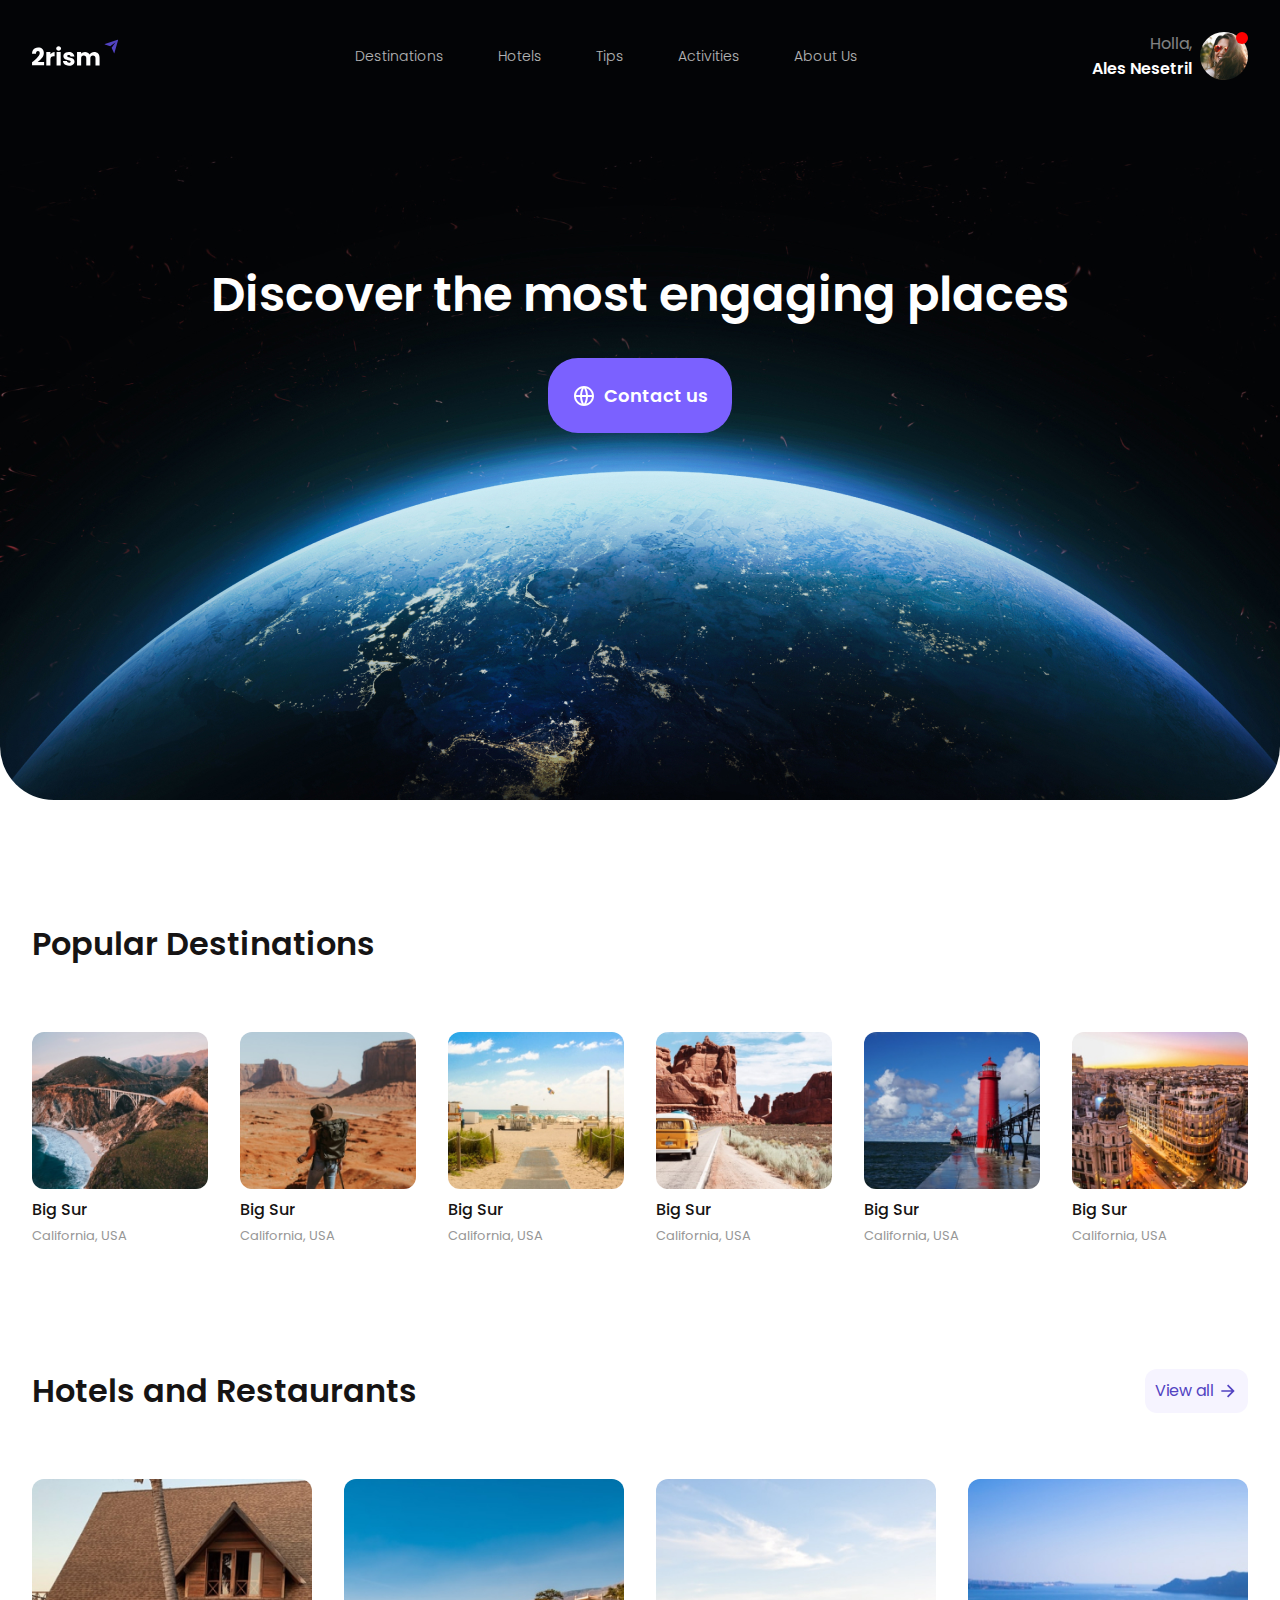
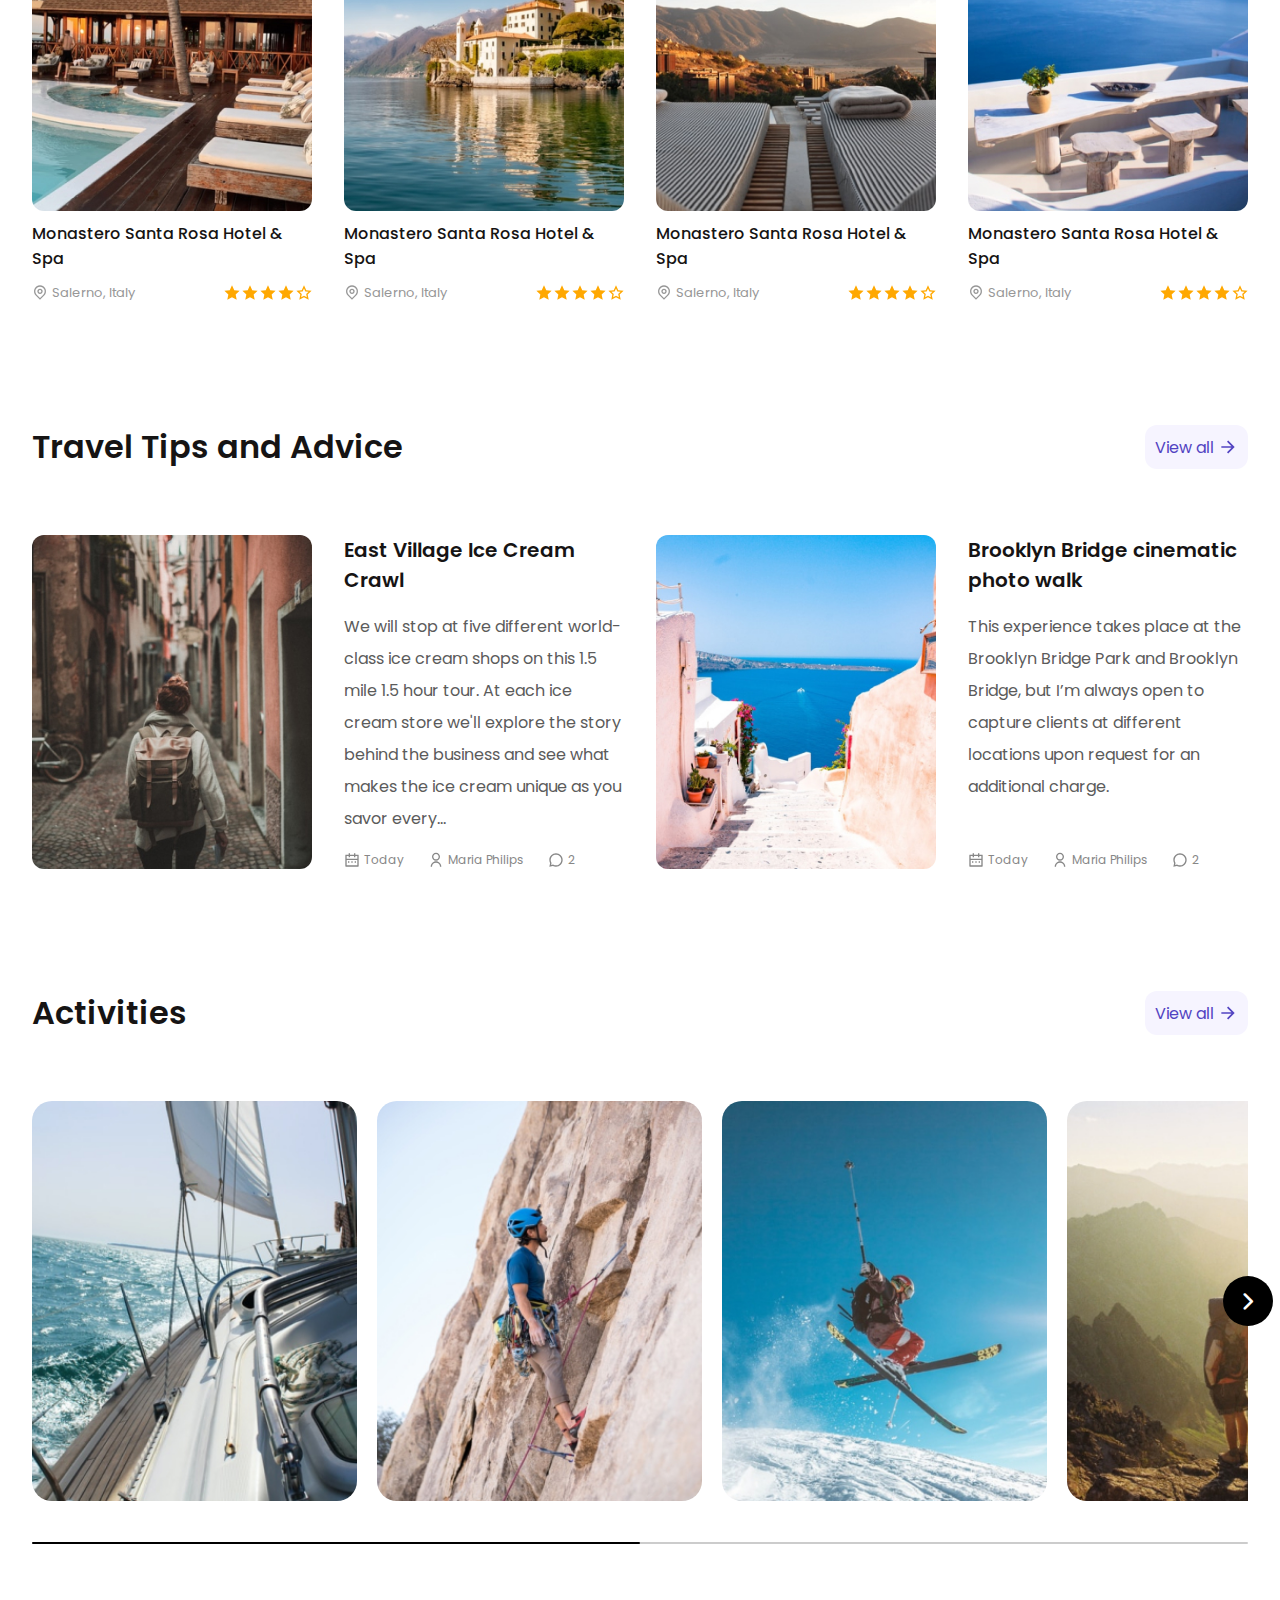
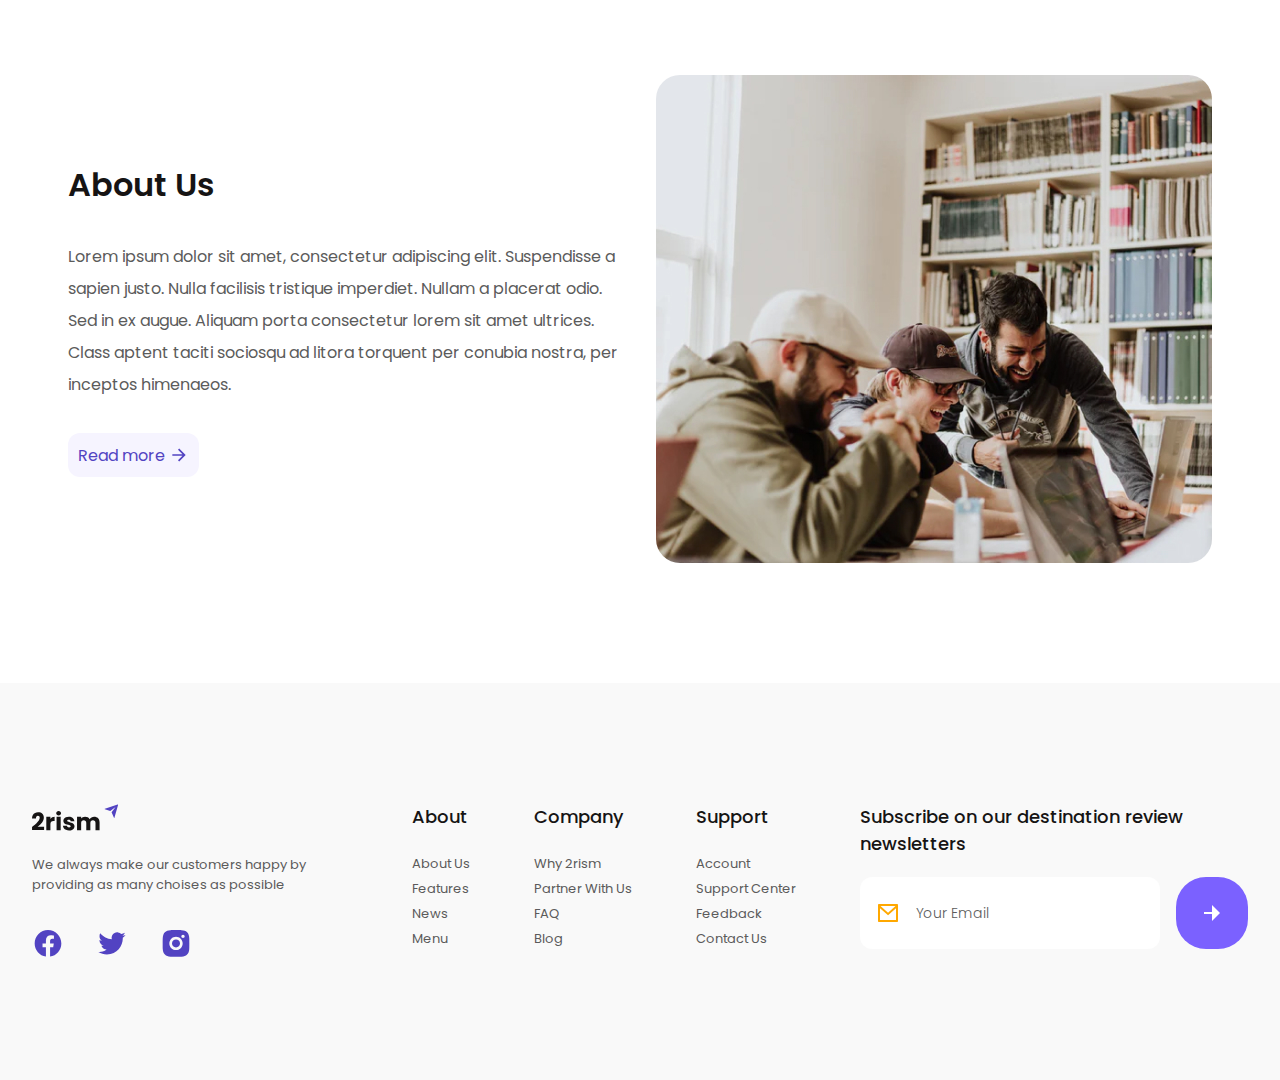
==== index.html @ 5f32b9e1 "Add files via upload" ====
<!DOCTYPE html>
<html lang="en">
  <head>
    <meta charset="UTF-8" />
    <meta http-equiv="X-UA-Compatible" content="IE=edge" />
    <meta name="viewport" content="width=device-width, initial-scale=1.0" />
    <title>2rism</title>
    <!-- <link rel="stylesheet" href="./libs/easepick/easpick.min.css"> -->
    <link rel="stylesheet" href="./css/main.css" />
    <link rel="stylesheet" href="./css/media.css" />
    <link
      rel="stylesheet"
      href="https://fonts.googleapis.com/css2?family=Material+Symbols+Rounded:opsz,wght,FILL,GRAD@48,400,0,0"
    />

    <link rel="stylesheet" href="./libs/autoComplete/css/autoComplete.01.css" />
    <link rel="stylesheet" href="./libs/custom-select/custom-select.css" />
    <link rel="stylesheet" href="./css/formats-slider.css" />
    <link
      rel="stylesheet"
      href="https://unicons.iconscout.com/release/v4.0.0/css/line.css"
    />
    <link rel="stylesheet" href="./css/formats-slider copy.css" />
    <script src="./js/formats-slider.js" defer></script>
    <script src="./js/modal.js" defer></script>
  </head>
  <body>
    <header class="header">
      <div class="container container--header">
        <nav class="nav">
          <a href="#!" class="logo">
            <img src="./img/logo/logo.svg" alt="2Rism" />
          </a>

          <ul class="nav-list">
            <li class="nav-list__item">
              <a href="#destinations" class="nav-list__link">Destinations</a>
            </li>
            <li class="nav-list__item">
              <a href="#hotels" class="nav-list__link">Hotels</a>
            </li>
            <li class="nav-list__item">
              <a href="#tips" class="nav-list__link">Tips</a>
            </li>
            <li class="nav-list__item">
              <a href="#activities" class="nav-list__link">Activities</a>
            </li>
            <li class="nav-list__item">
              <a href="#about-us" class="nav-list__link">About us</a>
            </li>
          </ul>

          <div class="nav__user">
            <div class="user">
              <div class="user__content">
                <span class="user__greeting">Holla,</span>
                <span class="user__name">Ales Nesetril</span>
              </div>
              <div class="user__avatar">
                <img
                  class="user__img"
                  src="./img/header/user.jpg"
                  alt="Avatar"
                />
              </div>
            </div>
          </div>

          <button class="mobile-nav-btn">
            <div class="nav-icon"></div>
          </button>
        </nav>

        <div class="header__content">
          <h1 class="header__title">Discover the most engaging places</h1>
          <button class="button button--huge modal-btn-open" id="form-open">
            <img src="./img/icons/global.svg" alt="" />
            Contact us
          </button>
        </div>

        <!-- <form action="" class="form">

                    <div class="form__input-wrapper form__input--location">
                        <label for="location" class="form__label">Location</label>
                        <input autocomplete="off" type="text" class="form__input" id="location" placeholder="Explore nearby destinations">
                    </div>

                    <div class="form__input-wrapper form__input--activity">
                        <label for="activity" class="form__label">Activity</label>
                        <select name="activity" id="activity" class="form__select">
                            <option value="all">All Activities</option>
                            <option value="Culture">Culture</option>
                            <option value="Sport">Sport</option>
                            <option value="Extreme">Extreme</option>
                        </select>
                    </div>

                    <div class="form__input-wrapper form__input--date">
                        <label for="date" class="form__label">When</label>
                        <input type="text" class="form__input" id="date" placeholder="Choose a Date">
                    </div>

                    <div class="form__input-wrapper form__input--guests">
                        <label for="location" class="form__label">Guests</label>
                        <select name="" id="" class="form__select">
                            <option value="">1 guest</option>
                            <option value="">2 guest</option>
                            <option value="">3 guest</option>
                            <option value="">4 guests or more</option>
                        </select>
                    </div>

                    <button class="button button--search">
                        <img src="./img/icons/search.svg" alt="Search">
                    </button>
                </form> -->
      </div>
    </header>

    <div class="mobile-nav-fade"></div>
    <div class="mobile-nav">
      <ul class="mobile-nav__list">
        <li><a href="#destinations">Destinations</a></li>
        <li><a href="#hotels">Hotels</a></li>
        <li><a href="#tips">Tips</a></li>
        <li><a href="#activities">Activities</a></li>
        <li><a href="#about-us">About us</a></li>
      </ul>
    </div>

    <main class="main">
      <!-- Destinations -->
      <section class="section" id="destinations">
        <div class="container">
          <div class="section__header">
            <h2 class="title-1">Popular Destinations</h2>
          </div>
          <div class="section__cards section__cards--6-in-row">
            <article class="card">
              <a href="#!" class="card__link"></a>
              <img class="card__img" src="./img/popular/01.jpg" alt="Img" />
              <h3 class="card__title">Big Sur</h3>
              <a href="#california" class="card__location">California, USA</a>
            </article>

            <article class="card">
              <a href="#!" class="card__link"></a>
              <img class="card__img" src="./img/popular/02.jpg" alt="Img" />
              <h3 class="card__title">Big Sur</h3>
              <a href="#california" class="card__location">California, USA</a>
            </article>

            <article class="card">
              <a href="#!" class="card__link"></a>
              <img class="card__img" src="./img/popular/03.jpg" alt="Img" />
              <h3 class="card__title">Big Sur</h3>
              <a href="#california" class="card__location">California, USA</a>
            </article>

            <article class="card">
              <a href="#!" class="card__link"></a>
              <img class="card__img" src="./img/popular/04.jpg" alt="Img" />
              <h3 class="card__title">Big Sur</h3>
              <a href="#california" class="card__location">California, USA</a>
            </article>

            <article class="card">
              <a href="#!" class="card__link"></a>
              <img class="card__img" src="./img/popular/05.jpg" alt="Img" />
              <h3 class="card__title">Big Sur</h3>
              <a href="#california" class="card__location">California, USA</a>
            </article>

            <article class="card">
              <a href="#!" class="card__link"></a>
              <img class="card__img" src="./img/popular/06.jpg" alt="Img" />
              <h3 class="card__title">Big Sur</h3>
              <a href="#california" class="card__location">California, USA</a>
            </article>
          </div>
        </div>
      </section>

      <!-- Hotels -->
      <section class="section" id="hotels">
        <div class="container">
          <div class="section__header">
            <h2 class="title-1">Hotels and Restaurants</h2>
            <a href="#!" class="button-more">
              View all
              <img src="./img/icons/arrow-more.svg" alt="Arrow" />
            </a>
          </div>
          <div class="section__cards section__cards--4-in-row">
            <article class="card">
              <a href="#!" class="card__link"></a>
              <img
                class="card__img card__img--hotel"
                src="./img/hotels/01.jpg"
                alt="Img"
              />
              <h3 class="card__title card__title--hotel">
                Monastero Santa Rosa Hotel & Spa
              </h3>

              <footer class="card__footer">
                <a href="#Salerno" class="card__location card__location--icon"
                  >Salerno, Italy</a
                >
                <div class="card__rating">
                  <img src="./img/icons/star.svg" alt="" />
                  <img src="./img/icons/star.svg" alt="" />
                  <img src="./img/icons/star.svg" alt="" />
                  <img src="./img/icons/star.svg" alt="" />
                  <img src="./img/icons/star-line.svg" alt="" />
                </div>
              </footer>
            </article>

            <article class="card">
              <a href="#!" class="card__link"></a>
              <img
                class="card__img card__img--hotel"
                src="./img/hotels/02.jpg"
                alt="Img"
              />
              <h3 class="card__title card__title--hotel">
                Monastero Santa Rosa Hotel & Spa
              </h3>

              <footer class="card__footer">
                <a href="#Salerno" class="card__location card__location--icon"
                  >Salerno, Italy</a
                >
                <div class="card__rating">
                  <img src="./img/icons/star.svg" alt="" />
                  <img src="./img/icons/star.svg" alt="" />
                  <img src="./img/icons/star.svg" alt="" />
                  <img src="./img/icons/star.svg" alt="" />
                  <img src="./img/icons/star-line.svg" alt="" />
                </div>
              </footer>
            </article>

            <article class="card">
              <a href="#!" class="card__link"></a>
              <img
                class="card__img card__img--hotel"
                src="./img/hotels/03.jpg"
                alt="Img"
              />
              <h3 class="card__title card__title--hotel">
                Monastero Santa Rosa Hotel & Spa
              </h3>

              <footer class="card__footer">
                <a href="#Salerno" class="card__location card__location--icon"
                  >Salerno, Italy</a
                >
                <div class="card__rating">
                  <img src="./img/icons/star.svg" alt="" />
                  <img src="./img/icons/star.svg" alt="" />
                  <img src="./img/icons/star.svg" alt="" />
                  <img src="./img/icons/star.svg" alt="" />
                  <img src="./img/icons/star-line.svg" alt="" />
                </div>
              </footer>
            </article>

            <article class="card">
              <a href="#!" class="card__link"></a>
              <img
                class="card__img card__img--hotel"
                src="./img/hotels/04.jpg"
                alt="Img"
              />
              <h3 class="card__title card__title--hotel">
                Monastero Santa Rosa Hotel & Spa
              </h3>

              <footer class="card__footer">
                <a href="#Salerno" class="card__location card__location--icon"
                  >Salerno, Italy</a
                >
                <div class="card__rating">
                  <img src="./img/icons/star.svg" alt="" />
                  <img src="./img/icons/star.svg" alt="" />
                  <img src="./img/icons/star.svg" alt="" />
                  <img src="./img/icons/star.svg" alt="" />
                  <img src="./img/icons/star-line.svg" alt="" />
                </div>
              </footer>
            </article>
          </div>
        </div>
      </section>

      <!-- Tips -->
      <section class="section" id="tips">
        <div class="container">
          <header class="section__header">
            <h2 class="title-1">Travel Tips and Advice</h2>
            <a href="#!" class="button-more">
              View all
              <img src="./img/icons/arrow-more.svg" alt="Arrow" />
            </a>
          </header>

          <div class="section__cards section__cards--2-in-row">
            <article class="card card--wide">
              <a href="#!" class="card__link"></a>
              <img
                class="card__img card__img--no-margin card__img--h100"
                src="./img/tips/01.jpg"
                alt="Img"
              />

              <div class="card__desc">
                <h3 class="card__title card__title--big">
                  East Village Ice Cream Crawl
                </h3>
                <p class="card__text">
                  We will stop at five different world-class ice cream shops on
                  this 1.5 mile 1.5 hour tour. At each ice cream store we'll
                  explore the story behind the business and see what makes the
                  ice cream unique as you savor every…
                </p>

                <footer class="card__footer card__footer--wide">
                  <a
                    href="#date"
                    class="card__footer-link card__footer-link--date"
                    >Today</a
                  >
                  <a
                    href="#author"
                    class="card__footer-link card__footer-link--author"
                    >Maria Philips</a
                  >
                  <a
                    href="#comments"
                    class="card__footer-link card__footer-link--comments"
                    >2</a
                  >
                </footer>
              </div>
            </article>

            <article class="card card--wide">
              <a href="#!" class="card__link"></a>
              <img
                class="card__img card__img--no-margin card__img--h100"
                src="./img/tips/02.jpg"
                alt="Img"
              />

              <div class="card__desc">
                <h3 class="card__title card__title--big">
                  Brooklyn Bridge cinematic photo walk
                </h3>
                <p class="card__text">
                  This experience takes place at the Brooklyn Bridge Park and
                  Brooklyn Bridge, but I’m always open to capture clients at
                  different locations upon request for an additional charge.
                </p>

                <footer class="card__footer card__footer--wide">
                  <a
                    href="#date"
                    class="card__footer-link card__footer-link--date"
                    >Today</a
                  >
                  <a
                    href="#author"
                    class="card__footer-link card__footer-link--author"
                    >Maria Philips</a
                  >
                  <a
                    href="#comments"
                    class="card__footer-link card__footer-link--comments"
                    >2</a
                  >
                </footer>
              </div>
            </article>
          </div>
        </div>
      </section>

      <!-- Activities -->
      <section class="section" id="activities">
        <div class="container">
          <header class="section__header">
            <h2 class="title-1">Activities</h2>
            <a href="#!" class="button-more">
              View all
              <img src="./img/icons/arrow-more.svg" alt="Arrow" />
            </a>
          </header>
          <div class="slider-wrapper">
            <button
              id="prev-slide"
              class="slide-button material-symbols-rounded"
            >
              chevron_left
            </button>
            <ul class="image-list">
              <img class="image-item" src="./img/activity/01.jpg" alt="img-1" />
              <img class="image-item" src="./img/activity/02.jpg" alt="img-2" />
              <img class="image-item" src="./img/activity/03.jpg" alt="img-3" />
              <img class="image-item" src="./img/activity/04.jpg" alt="img-4" />
              <img class="image-item" src="./img/activity/01.jpg" alt="img-5" />
              <img class="image-item" src="./img/activity/02.jpg" alt="img-6" />
              <img class="image-item" src="./img/activity/03.jpg" alt="img-7" />
              <img class="image-item" src="./img/activity/04.jpg" alt="img-8" />
              <img class="image-item" src="./img/activity/01.jpg" alt="img-9" />
              <img
                class="image-item"
                src="./img/activity/02.jpg"
                alt="img-10"
              />
            </ul>
            <button
              id="next-slide"
              class="slide-button material-symbols-rounded"
            >
              chevron_right
            </button>
          </div>
          <div class="slider-scrollbar">
            <div class="scrollbar-track">
              <div class="scrollbar-thumb"></div>
            </div>
          </div>
          <!-- <div class="section__cards section__cards--4-in-row">
            <article class="card">
              <a href="#!" class="card__link"></a>
              <img
                class="card__img card__img--activities"
                src="./img/activity/01.jpg"
                alt="Img"
              />
              <h3 class="card__title">Sailing</h3>
            </article>

            <article class="card">
              <a href="#!" class="card__link"></a>
              <img
                class="card__img card__img--activities"
                src="./img/activity/02.jpg"
                alt="Img"
              />
              <h3 class="card__title">Sailing</h3>
            </article>

            <article class="card">
              <a href="#!" class="card__link"></a>
              <img
                class="card__img card__img--activities"
                src="./img/activity/03.jpg"
                alt="Img"
              />
              <h3 class="card__title">Sailing</h3>
            </article>

            <article class="card">
              <a href="#!" class="card__link"></a>
              <img
                class="card__img card__img--activities"
                src="./img/activity/04.jpg"
                alt="Img"
              />
              <h3 class="card__title">Sailing</h3>
            </article>
          </div> -->
        </div>
      </section>

      <!-- About Us -->
      <section class="section" id="about-us">
        <div class="container">
          <div class="about-us">
            <div class="about-us__desc">
              <h3 class="about-us__title">About Us</h3>
              <p class="about-us__text">
                Lorem ipsum dolor sit amet, consectetur adipiscing elit.
                Suspendisse a sapien justo. Nulla facilisis tristique imperdiet.
                Nullam a placerat odio. Sed in ex augue. Aliquam porta
                consectetur lorem sit amet ultrices. Class aptent taciti
                sociosqu ad litora torquent per conubia nostra, per inceptos
                himenaeos.
              </p>
              <div class="about-us__btn">
                <a href="#" class="button-more"
                  >Read more <img src="./img/icons/arrow-more.svg" alt="Arrow"
                /></a>
              </div>
            </div>
            <img src="./img/about-us/about.jpg" alt="" class="about-us__img" />
          </div>
        </div>
      </section>
    </main>

    <footer class="footer">
      <div class="container">
        <div class="footer__row">
          <div class="footer__copyright">
            <img
              src="./img/logo/logo-black.svg"
              alt="Logo"
              class="footer__logo"
            />
            <p class="footer__text">
              We always make our customers happy by providing as many choises as
              possible
            </p>
            <ul class="footer__socials">
              <li class="footer__socials-item">
                <a href="#!" class="footer__socials-link">
                  <img src="./img/socials/facebook.svg" alt="" />
                </a>
              </li>
              <li class="footer__socials-item">
                <a href="#!" class="footer__socials-link">
                  <img src="./img/socials/twitter.svg" alt="" />
                </a>
              </li>
              <li class="footer__socials-item">
                <a href="#!" class="footer__socials-link">
                  <img src="./img/socials/instagram.svg" alt="" />
                </a>
              </li>
            </ul>
          </div>

          <div class="footer__nav-wrapper">
            <div class="footer__nav">
              <h3 class="footer__nav-title">About</h3>

              <ul class="footer__nav-list">
                <li class="footer__nav-item">
                  <a href="#!" class="footer__nav-link">About Us</a>
                </li>
                <li class="footer__nav-item">
                  <a href="#!" class="footer__nav-link">Features</a>
                </li>
                <li class="footer__nav-item">
                  <a href="#!" class="footer__nav-link">News</a>
                </li>
                <li class="footer__nav-item">
                  <a href="#!" class="footer__nav-link">Menu</a>
                </li>
              </ul>
            </div>

            <div class="footer__nav">
              <h3 class="footer__nav-title">Company</h3>

              <ul class="footer__nav-list">
                <li class="footer__nav-item">
                  <a href="#!" class="footer__nav-link">Why 2rism</a>
                </li>
                <li class="footer__nav-item">
                  <a href="#!" class="footer__nav-link">Partner With Us</a>
                </li>
                <li class="footer__nav-item">
                  <a href="#!" class="footer__nav-link">FAQ</a>
                </li>
                <li class="footer__nav-item">
                  <a href="#!" class="footer__nav-link">Blog</a>
                </li>
              </ul>
            </div>

            <div class="footer__nav">
              <h3 class="footer__nav-title">Support</h3>

              <ul class="footer__nav-list">
                <li class="footer__nav-item">
                  <a href="#!" class="footer__nav-link">Account</a>
                </li>
                <li class="footer__nav-item">
                  <a href="#!" class="footer__nav-link">Support Center</a>
                </li>
                <li class="footer__nav-item">
                  <a href="#!" class="footer__nav-link">Feedback</a>
                </li>
                <li class="footer__nav-item">
                  <a href="#!" class="footer__nav-link">Contact Us</a>
                </li>
              </ul>
            </div>
          </div>

          <div class="footer__subscribe">
            <div class="footer__subscribe-title">
              Subscribe on our destination review newsletters
            </div>

            <form action="" class="subscribe">
              <div class="subscribe__input-wrapper">
                <input type="email" class="subscribe__input" required />
                <label for="" class="subscribe__label">Your Email</label>
              </div>

              <div class="subscribe__btn-wrapper">
                <button class="button button--subscribe">
                  <img src="./img/icons/arrow-right-form.svg" alt="" />
                </button>
              </div>
            </form>
          </div>
        </div>
      </div>
    </footer>

    <div class="backdrop is-hidden">
      <div class="modal">
        <button class="modal-btn-close" type="button">&times;</button>
        <form class="modal-form" action="#">
          <h2>Contact us</h2>
          <div class="input_box">
            <input
              class="form-input"
              type="text"
              placeholder="Enter your name"
              required
            />
          </div>
          <div class="input_box">
            <input
              class="form-input"
              type="tel"
              placeholder="Enter your phone"
              pattern="^\+[0-9]{12}"
              required
            />
          </div>
          <div class="input_box">
            <input
              class="form-input"
              type="email"
              placeholder="Enter your email"
              required
            />
          </div>
          <button class="contact">Contact</button>
        </form>
      </div>
    </div>

    <!-- <div class="overlay">
      <div class="home">
        <div class="form_container">
          <i class="uil uil-times form_close"></i>
          
          <div class="form login_form">
            <form action="#">
              <h2>Contact us</h2>
              <div class="input_box">
                <input type="text" placeholder="Enter your name" required />
              </div>
              <div class="input_box">
                <input
                  type="tel"
                  placeholder="Enter your phone"
                  pattern="^\+[0-9]{12}"
                  required
                />
              </div>
              <div class="input_box">
                <input type="email" placeholder="Enter your email" required />
              </div>
              <button class="button">Contact</button>
            </form>
          </div>
        </div>
      </div>
    </div> -->

    <script src="./libs/autoComplete/autoComplete.min.js"></script>
    <script src="./libs/custom-select/custom-select.min.js"></script>
    <script src="./libs/easepick/easepick.min.js"></script>

    <script src="./js/input-dest.js"></script>
    <script src="./js/mobile-nav.js"></script>
    <script src="./js/main.js"></script>
    <script src="./js/modal.js"></script>
  </body>
</html>
---- libs/easepick/easpick.min.css ----
:host{--color-bg-default:#fff;--color-bg-secondary:#f9f9f9;--color-fg-default:#333;--color-fg-primary:#6b82ff;--color-fg-secondary:#748194;--color-fg-selected:#fff;--color-fg-muted:#9e9e9e;--color-fg-accent:#e63757;--color-btn-primary-bg:#fff;--color-btn-primary-fg:#6b82ff;--color-btn-primary-border:#6b82ff;--color-btn-primary-hover-bg:#6b82ff;--color-btn-primary-hover-fg:#fff;--color-btn-primary-hover-border:#6b82ff;--color-btn-primary-disabled-bg:#a2b0ff;--color-btn-primary-disabled-fg:#fff;--color-btn-primary-disabled-border:#a2b0ff;--color-btn-secondary-bg:#fff;--color-btn-secondary-fg:#748194;--color-btn-secondary-border:#748194;--color-btn-secondary-hover-bg:#748194;--color-btn-secondary-hover-fg:#fff;--color-btn-secondary-hover-border:#748194;--color-btn-secondary-disabled-bg:#b5bbc4;--color-btn-secondary-disabled-fg:#fff;--color-btn-secondary-disabled-border:#b5bbc4;--color-border-default:#ddd;--color-border-locked:#f9f9f9;--day-width:42px;--day-height:37px;--border-radius:2px;--primary-color:#6b82ff;--secondary-color:#748194;--white-color:#fff;--black-color:#333;--lightgray-color:#f9f9f9;--gray-color:#9e9e9e;--red-color:#e63757}*{box-sizing:border-box}.container{border-radius:4px;color:var(--color-fg-default);cursor:default;display:inline-block;font-family:-apple-system,BlinkMacSystemFont,Segoe UI,Roboto,Helvetica Neue,Arial,sans-serif;font-size:.8em;height:0;overflow:hidden;pointer-events:all;position:absolute;transform:scale(0);transform-origin:top left;transition:transform .3s ease-out}.container.calc{height:auto;transform:none;transition:none;visibility:hidden}.container.show{box-shadow:0 0 25px rgba(0,0,0,.3);height:auto;transform:scale(1)}.container.inline{box-shadow:0 7px 14px 0 rgba(65,69,88,.1),0 3px 6px 0 rgba(0,0,0,.07);height:auto;left:0;position:relative;top:0;transform:scaleY(1)}.container>main{background-color:var(--color-bg-default)}.container>footer,.container>header{background-color:var(--color-bg-secondary);padding:10px}.container>footer .footer-buttons{-moz-column-gap:5px;column-gap:5px;display:flex;justify-content:flex-end}.container>footer .footer-buttons>button{background-color:transparent;border:1px solid transparent;border-radius:var(--border-radius);cursor:pointer;padding:5px 10px}.container>footer .footer-buttons>button.apply-button{background-color:var(--color-btn-primary-bg);border-color:var(--color-btn-primary-border);color:var(--color-btn-primary-fg)}.container>footer .footer-buttons>button.apply-button:hover{background-color:var(--color-btn-primary-hover-bg);border-color:var(--color-btn-primary-hover-border);color:var(--color-btn-primary-hover-fg)}.container>footer .footer-buttons>button.apply-button:disabled{background-color:var(--color-btn-primary-disabled-bg);border-color:var(--color-btn-primary-disabled-border);color:var(--color-btn-primary-disabled-fg);cursor:default}.container>footer .footer-buttons>button.cancel-button{background-color:var(--color-btn-secondary-bg);border-color:var(--color-btn-secondary-border);color:var(--color-btn-secondary-fg)}.container>footer .footer-buttons>button.cancel-button:hover{background-color:var(--color-btn-secondary-hover-bg);border-color:var(--color-btn-secondary-hover-border);color:var(--color-btn-secondary-hover-fg)}.container>footer .footer-buttons>button.cancel-button:disabled{background-color:var(--color-btn-secondary-disabled-bg);border-color:var(--color-btn-secondary-disabled-border);color:var(--color-btn-secondary-disabled-fg);cursor:default}.grid-1{grid-template-columns:repeat(1,1fr)}.grid-2{grid-template-columns:repeat(2,1fr)}.grid-3{grid-template-columns:repeat(3,1fr)}.grid-4{grid-template-columns:repeat(4,1fr)}.grid-5{grid-template-columns:repeat(5,1fr)}.grid-6{grid-template-columns:repeat(6,1fr)}.grid-7{grid-template-columns:repeat(7,1fr)}.grid-8{grid-template-columns:repeat(8,1fr)}.grid-9{grid-template-columns:repeat(9,1fr)}.grid-10{grid-template-columns:repeat(10,1fr)}.grid-11{grid-template-columns:repeat(11,1fr)}.grid-12{grid-template-columns:repeat(12,1fr)}.calendars{display:grid}.calendars:not(.grid-1) .calendar>.header .month-name{order:2;text-align:center}.calendars:not(.grid-1) .calendar>.header .previous-button{order:1;visibility:hidden}.calendars:not(.grid-1) .calendar>.header .next-button{order:3;visibility:hidden}.calendars:not(.grid-1) .calendar:first-child>.header .previous-button,.calendars:not(.grid-1) .calendar:last-child>.header .next-button{visibility:visible}.calendar{padding:10px}.calendar>.header{align-items:center;-moz-column-gap:5px;column-gap:5px;display:flex;justify-content:space-between;padding:10px}.calendar>.header .month-name{flex:1;font-size:15px;font-weight:500}.calendar>.header .month-name>span{font-weight:700}.calendar>.header button{align-items:center;background-color:transparent;border:1px solid transparent;border-radius:2px;color:var(--color-btn-secondary-fg);cursor:pointer;display:flex;justify-content:center;padding:4px 7px}.calendar>.header button:hover{background-color:var(--color-bg-secondary)}.calendar>.header button:hover>img,.calendar>.header button:hover>svg{fill:var(--color-fg-primary);color:var(--color-fg-primary)}.calendar>.header button>img,.calendar>.header button>svg{fill:var(--color-btn-secondary-fg);color:var(--color-btn-secondary-fg);pointer-events:none;transform:scale(.7)}.calendar>.daynames-row,.calendar>.days-grid{display:grid;grid-template-columns:repeat(7,1fr);row-gap:2px}.calendar>.daynames-row>.day,.calendar>.daynames-row>.dayname,.calendar>.days-grid>.day,.calendar>.days-grid>.dayname{align-items:center;cursor:default;display:flex;flex-direction:column;font-size:13px;justify-content:center}.calendar>.daynames-row>.dayname{color:var(--color-fg-muted);font-size:12px;padding:5px 0}.calendar>.days-grid>.day{border:1px solid transparent;border-radius:2px;height:var(--day-height);max-height:var(--day-height);max-width:var(--day-width);min-height:var(--day-height);min-width:var(--day-width);padding:10px 0;width:var(--day-width)}.calendar>.days-grid>.day:hover{border:1px solid var(--color-fg-primary);color:var(--color-fg-primary)}.calendar>.days-grid>.day.today{color:var(--color-fg-accent)}.calendar>.days-grid>.day.selected{background-color:var(--color-fg-primary);color:var(--color-fg-selected)}@media (max-width:480px){.container:not(.inline){transform:scaleY(0)!important;transform-origin:bottom center!important}.container:not(.inline).show{bottom:0!important;left:0!important;position:fixed!important;right:0!important;top:auto!important;transform:scaleY(1)!important}.container{width:100%}.calendars{grid-template-columns:repeat(1,1fr)}.calendars .calendar{box-sizing:border-box;width:100%}.calendars .calendar:nth-child(n+2){display:none}.calendars .calendar>.days-grid>.day{height:auto;max-height:unset;max-width:unset;min-height:unset;min-width:unset;width:auto}.calendars .calendar>.header:not(.no-next-month) .next-button{visibility:visible}}:host{--color-fg-locked:#9e9e9e;--color-bg-locked:#ffab91;--color-bg-unavailable:#f9f9f9}.container.lock-plugin .calendars .calendar:first-child>.header.no-previous-month .previous-button,.container.lock-plugin .calendars .calendar:last-child>.header.no-next-month .next-button{visibility:hidden}.container.lock-plugin .calendar>.days-grid>.day.not-available{background-color:var(--color-bg-unavailable);color:var(--color-fg-locked);font-style:italic;pointer-events:none}.container.lock-plugin .calendar>.days-grid>.day.locked{background-color:transparent;border:1px solid var(--color-border-locked);color:var(--color-fg-locked);pointer-events:none}.container.lock-plugin .calendar>.days-grid>.day.locked:not(.start):not(.end){background-image:repeating-linear-gradient(135deg,transparent,var(--color-bg-locked) 2px,transparent 2px,transparent 4px);font-style:italic}.container.lock-plugin .preset-plugin-container>button:disabled{color:var(--color-fg-locked);pointer-events:none}.container.preset-plugin>main{display:flex}.container.preset-plugin>main.preset-left{flex-direction:row-reverse}.container.preset-plugin>main.preset-right{flex-direction:row}.container.preset-plugin>main.preset-left .preset-plugin-container,.container.preset-plugin>main.preset-right .preset-plugin-container{flex-direction:column;width:130px}.container.preset-plugin>main.preset-top{flex-direction:column-reverse}.container.preset-plugin>main.preset-bottom{flex-direction:column}.container.preset-plugin>main.preset-bottom .preset-plugin-container,.container.preset-plugin>main.preset-top .preset-plugin-container{flex-direction:row}.preset-plugin-container{background-color:var(--color-bg-secondary);display:flex;justify-content:space-between;padding:10px}.preset-plugin-container>button{background-color:var(--color-bg-default);border:1px solid transparent;border-radius:4px;color:var(--color-fg-default);padding:5px}.preset-plugin-container>button:hover{border:1px solid var(--color-fg-primary);color:var(--color-fg-primary);cursor:pointer}:host{--color-bg-inrange:#d5dbff;--color-bg-tooltip:#fff;--color-fg-tooltip:#333}.range-plugin-tooltip{background-color:var(--color-bg-tooltip);border-radius:var(--border-radius);box-shadow:0 1px 3px rgba(0,0,0,.25);color:var(--color-fg-tooltip);font-size:12px;margin-top:-4px;padding:4px 8px;pointer-events:none;position:absolute;visibility:hidden;white-space:nowrap;z-index:1}.range-plugin-tooltip:before{border-left:5px solid transparent;border-right:5px solid transparent;border-top:5px solid rgba(0,0,0,.12);bottom:-5px;content:"";left:calc(50% - 5px);position:absolute}.range-plugin-tooltip:after{border-left:4px solid transparent;border-right:4px solid transparent;border-top:4px solid var(--color-bg-tooltip);bottom:-4px;content:"";left:calc(50% - 4px);position:absolute}.container.range-plugin .calendar>.days-grid>.day{position:relative}.container.range-plugin .calendar>.days-grid>.day.in-range:last-of-type{border-bottom-right-radius:var(--border-radius);border-top-right-radius:var(--border-radius)}.container.range-plugin .calendar>.days-grid>.day.in-range{background-color:var(--color-bg-inrange);border-radius:0}.container.range-plugin .calendar>.days-grid>.day.end,.container.range-plugin .calendar>.days-grid>.day.start{background-color:var(--color-fg-primary);color:var(--color-fg-selected)}.container.range-plugin .calendar>.days-grid>.day.start{border-bottom-right-radius:0;border-top-right-radius:0}.container.range-plugin .calendar>.days-grid>.day.start:after{border:8px solid transparent;border-left:8px solid var(--color-fg-primary);content:"";pointer-events:none;position:absolute;right:-14px;z-index:1}.container.range-plugin .calendar>.days-grid>.day.start.flipped{border-bottom-left-radius:0;border-bottom-right-radius:var(--border-radius);border-top-left-radius:0;border-top-right-radius:var(--border-radius)}.container.range-plugin .calendar>.days-grid>.day.start.flipped:after{border-left-color:transparent;border-right-color:var(--color-fg-primary);left:-14px;right:auto}.container.range-plugin .calendar>.days-grid>.day.end{border-bottom-left-radius:0;border-top-left-radius:0}.container.range-plugin .calendar>.days-grid>.day.end:after{border:8px solid transparent;border-right:8px solid var(--color-fg-primary);content:"";left:-14px;pointer-events:none;position:absolute;z-index:1}.container.range-plugin .calendar>.days-grid>.day.end.flipped{border-bottom-left-radius:var(--border-radius);border-bottom-right-radius:0;border-top-left-radius:var(--border-radius);border-top-right-radius:0}.container.range-plugin .calendar>.days-grid>.day.end.flipped:after{border-left-color:var(--color-fg-primary);border-right-color:transparent;left:auto;right:-14px}.container.range-plugin .calendar>.days-grid>.day.start.end{border-radius:var(--border-radius)}.container.range-plugin .calendar>.days-grid>.day.start.end:after{content:none}.container.range-plugin .calendar>.days-grid>div:not(.day)+.day.in-range{border-bottom-left-radius:var(--border-radius);border-top-left-radius:var(--border-radius)}.container.range-plugin .calendar>.days-grid>div:nth-child(7n).in-range{border-bottom-right-radius:var(--border-radius);border-top-right-radius:var(--border-radius)}.container.range-plugin .calendar>.days-grid>div:nth-child(7n+1).in-range{border-bottom-left-radius:var(--border-radius);border-top-left-radius:var(--border-radius)}.container.preset-plugin main{display:grid}.container.preset-plugin main.preset-left>.calendars,.container.preset-plugin main.preset-top>.calendars{order:2}.container.preset-plugin main.preset-left>.preset-plugin-container,.container.preset-plugin main.preset-top>.preset-plugin-container{order:1}.container.preset-plugin main.preset-left,.container.preset-plugin main.preset-right{grid-template-columns:auto auto}.container.preset-plugin main.preset-left .preset-plugin-container,.container.preset-plugin main.preset-right .preset-plugin-container{grid-row:span 2;width:130px}.container.preset-plugin main.preset-bottom>.preset-plugin-container{order:4}.container.preset-plugin main.preset-bottom,.container.preset-plugin main.preset-top{grid-template-columns:auto}.container.preset-plugin main>.time-plugin-container{order:3}.container>main:not([class*=preset-]){flex-direction:column}.time-plugin-container{background-color:var(--color-bg-secondary);border-bottom:1px solid var(--color-border-default);display:flex;justify-content:space-around;padding:10px}.time-plugin-container input[type=time]{font-size:18px}.time-plugin-container input[type=time],.time-plugin-container select{background-color:var(--color-bg-default);border:1px solid transparent;border-radius:4px;color:var(--color-fg-default)}.time-plugin-container select{margin:0 3px}.container.amp-plugin .calendars .calendar>.header .month-name{align-items:center;-moz-column-gap:5px;column-gap:5px;display:flex;justify-content:center}.container.amp-plugin .calendars .calendar>.header .month-name select{border:none;font-size:14px;padding:3px}.container.amp-plugin .calendars .calendar>.header .month-name select.month-name--dropdown{font-weight:700}.container.amp-plugin .calendars .calendar>.header .reset-button{order:4}.container.amp-plugin .calendars.calendars:not(.grid-1) .calendar>.header .reset-button{visibility:hidden}.container.amp-plugin .calendars.calendars:not(.grid-1) .calendar:last-child>.header .reset-button{visibility:visible}.container.amp-plugin.week-numbers .calendar>.daynames-row,.container.amp-plugin.week-numbers .calendar>.days-grid{grid-template-columns:30px repeat(7,1fr)}.container.amp-plugin.week-numbers .calendar>.daynames-row .wnum-header,.container.amp-plugin.week-numbers .calendar>.daynames-row .wnum-item,.container.amp-plugin.week-numbers .calendar>.days-grid .wnum-header,.container.amp-plugin.week-numbers .calendar>.days-grid .wnum-item{align-items:center;color:var(--color-fg-muted);display:flex;font-size:12px;justify-content:center}.container[data-theme=dark]{--color-bg-default:#22272e;--color-bg-secondary:#2d333b;--color-bg-inrange:#2c542e;--color-bg-locked:#ec775c;--color-bg-unavailable:#545d68;--color-bg-tooltip:#9e9e9e;--color-fg-default:#adbac7;--color-fg-primary:#46954a;--color-fg-secondary:#202122;--color-fg-muted:#9e9e9e;--color-fg-accent:#ec775c;--color-fg-locked:#9e9e9e;--color-btn-primary-bg:#2d333b;--color-btn-primary-fg:#46954a;--color-btn-primary-border:#46954a;--color-btn-primary-hover-bg:#46954a;--color-btn-primary-hover-fg:#fff;--color-btn-primary-hover-border:#46954a;--color-btn-secondary-bg:#2d333b;--color-btn-secondary-fg:#adbac7;--color-btn-secondary-border:#adbac7;--color-btn-secondary-hover-bg:#adbac7;--color-btn-secondary-hover-fg:#202122;--color-btn-secondary-hover-border:#adbac7;--color-border-default:#373e47;--color-border-locked:#2d333b}
---- css/main.css ----
@import "./reset.css";
@import url("https://fonts.googleapis.com/css2?family=Poppins:wght@300;400;500;600&display=swap");
@import "./buttons.css";
@import "./nav-icon.css";
@import "./mobile-nav.css";

html {
  scroll-behavior: smooth;
}

body {
  font-family: "Poppins", sans-serif;
  color: #161414;
}

.none {
  display: none !important;
}

.header {
  padding: 31px 0 100px;
  height: 800px;
  color: #fff;
  background-color: black;
  background-image: url("./../img/header/header-bg.jpg");
  background-size: cover;
  background-position: center center;

  border-radius: 0 0 54px 54px;
}

.header a {
  color: #fff;
}

.container {
  margin: 0 auto;
  max-width: 1440px;
  padding: 0 32px;
}

.container--header {
  height: 100%;
  display: flex;
  flex-direction: column;
  /* justify-content: space-between; */
}

/* Nav */

.nav {
  display: flex;
  justify-content: space-between;
  align-items: center;
  column-gap: 30px;
}

.logo {
  flex-shrink: 0;
}

/* Nav list */

.nav-list {
  display: flex;
  column-gap: 54px;
  font-size: 14px;
  font-weight: 300;
  text-transform: capitalize;
}

/* .nav-list__item {
} */

.nav-list__link {
  opacity: 0.7;
  transition: opacity 0.25s;
}

.nav-list__link:hover {
  opacity: 1;
}

/* User */

.user {
  display: flex;
  column-gap: 8px;
  align-items: center;
}

.user__content {
  display: flex;
  flex-direction: column;
  align-items: flex-end;
}

.user__greeting {
  opacity: 0.5;
}

.user__name {
  font-weight: 600;
}

.user__avatar {
  position: relative;
}

.user__avatar::after {
  position: absolute;
  right: 0;
  top: 0;

  content: "";
  display: block;
  width: 12px;
  height: 12px;
  background-color: #ff0000;
  border-radius: 50%;
}

.user__img {
  border-radius: 50%;
}

/* Header Content */

.header__content {
  display: flex;
  flex-direction: column;
  row-gap: 32px;
  align-items: center;
  text-align: center;
  padding: 183px 0;
}

.header__title {
  font-weight: 600;
  font-size: 48px;
  line-height: 1.3;
}

/* Form */

/* .form {
  display: flex;
  align-items: center;
  align-self: center;

  width: 1140px;
  height: 88px;
  padding: 8px;

  color: #000;
  background-color: #fff;
  border-radius: 12px;
} */

.form__input-wrapper {
  display: flex;
  flex-direction: column;
  padding: 15px 20px 16px 56px;

  background-repeat: no-repeat;
  background-position: 16px 24px;
}

.form__input--location {
  width: 300px;
  background-image: url("./../img/icons/map.svg");
}

.form__input--activity {
  width: 255px;
  background-image: url("./../img/icons/activity.svg");
}

.form__input--guests {
  width: 255px;
  background-image: url("./../img/icons/guests.svg");
}

.form__input--date {
  width: 255px;
  background-image: url("./../img/icons/calendar.svg");
}

.form__label {
  font-size: 14px;
  font-weight: 300;
  color: #5b5b5b;
}
.form__input {
  color: #161414;
  font-weight: 500;
  font-size: 16px;
}

.form__input::placeholder {
  color: #000;
}

/* Main */

.title-1 {
  font-weight: 600;
  font-size: 32px;
  line-height: 1, 5;
  color: #161414;
}

.main {
  padding: 120px 0;
  display: grid;
  gap: 120px;
}

.section__header {
  margin-bottom: 64px;
  display: flex;
  justify-content: space-between;
  align-items: center;
}

.section__cards {
  display: grid;
  gap: 32px;
}

.section__cards--6-in-row {
  grid-template-columns: repeat(6, 1fr);
}

.section__cards--4-in-row {
  grid-template-columns: repeat(4, 1fr);
}

.section__cards--2-in-row {
  grid-template-columns: repeat(2, 1fr);
}

/* Card */

.card {
  position: relative;
  transition: transform 0.3s;
}

.card:hover {
  transform: scale(1.02);
}

.card--wide {
  display: grid;
  grid-template-columns: 1fr 1fr;
  gap: 32px;
}

.card__link {
  position: absolute;
  left: 0;
  top: 0;
  width: 100%;
  height: 100%;
}

.card__img {
  width: 100%;
  border-radius: 12px;
  margin-bottom: 8px;
  object-fit: cover;
}

.card__img--h100 {
  height: 100%;
}

.card__img--hotel {
  margin-bottom: 10px;
}

.card__img--no-margin {
  margin: 0;
}

.card__title {
  color: #161414;
  font-size: 16px;
  font-weight: 500;
}

.card__title--hotel {
  margin-bottom: 12px;
}

.card__img--activities {
  margin-bottom: 16px;
}

.card__location {
  position: relative;
  z-index: 1;
  color: #979797;
  font-size: 13px;
}

.card__location:hover {
  color: #7b61ff;
}

.card__location--icon {
  padding-left: 20px;
  background-repeat: no-repeat;
  background-position: 0px 1px;
  background-image: url("./../img/icons/map-pin-line.svg");
}

.card__footer {
  display: flex;
  justify-content: space-between;
  align-items: center;
  column-gap: 24px;
}

.card__rating {
  display: flex;
  align-items: center;
  gap: 2px;
}

.card__desc {
  display: flex;
  flex-direction: column;
  align-items: flex-start;
  row-gap: 16px;
}

.card__title--big {
  color: #161414;
  font-weight: 600;
  font-size: 20px;
}

.card__text {
  color: #5b5b5b;
  font-size: 16px;
  line-height: 2;
}

.card__footer--wide {
  margin-top: auto;
}

.card__footer-link {
  position: relative;
  z-index: 1;
  font-size: 12px;
  color: #878787;

  padding-left: 20px;
  background-repeat: no-repeat;
  background-position: 0px 1px;
}

.card__footer-link:hover {
  color: #7b61ff;
}

.card__footer-link--date {
  background-image: url("./../img/icons/calendar-gray.svg");
}

.card__footer-link--author {
  background-image: url("./../img/icons/user.svg");
}

.card__footer-link--comments {
  background-image: url("./../img/icons/comment.svg");
}

/* About Us */

.about-us {
  margin: 0 auto;
  max-width: 1144px;
  display: grid;
  gap: 32px;
  grid-template-columns: repeat(2, 1fr);
}

.about-us__desc {
  display: grid;
  gap: 32px;
  align-content: center;
}

.about-us__title {
  font-size: 32px;
  font-weight: 600;
}

.about-us__text {
  font-size: 16px;
  color: #5b5b5b;
  line-height: 2;
}

.about-us__btn {
  justify-self: flex-start;
}

.about-us__img {
  border-radius: 24px;
  height: 100%;
  object-fit: cover;
}

/* Footer */

.footer {
  padding: 120px 0;
  background-color: #f9f9f9;
}

.footer__row {
  display: grid;
  gap: 64px;
  grid-template-columns: repeat(3, auto);
}

.footer__copyright {
  max-width: 354px;
  display: grid;
  gap: 16px;
}

.footer__text {
  margin-bottom: 16px;
  font-size: 13px;
  color: #5b5b5b;
}

.footer__socials {
  display: flex;
  gap: 32px;
  align-items: center;
}

/* Footer Nav */

.footer__nav-wrapper {
  display: flex;
  gap: 64px;
}

.footer__nav {
  display: flex;
  flex-direction: column;
  gap: 20px;
}

.footer__nav-title {
  font-size: 18px;
  font-weight: 500;
}

.footer__nav-list {
  display: grid;
  grid-template: 12px;
}

/* .footer__nav-item {
} */

.footer__nav-link {
  color: #5b5b5b;
  font-size: 13px;
}

.footer__nav-link:hover {
  color: #7b61ff;
}

/* Subscribe */

.footer__subscribe {
  max-width: 388px;
}

.footer__subscribe-title {
  margin-bottom: 20px;
  font-size: 18px;
  font-weight: 500;
}

/* Sunscribe */

.subscribe {
  display: flex;
  gap: 16px;
}

.subscribe__input-wrapper {
  position: relative;
  flex-grow: 9;
}

.subscribe__input {
  padding: 32px 20px 16px 56px;

  width: 100%;
  height: 72px;
  background-color: #fff;
  border-radius: 12px;

  background-image: url("./../img/icons/email.svg");
  background-repeat: no-repeat;
  background-position: 18px 27px;
}

.subscribe__label {
  position: absolute;
  top: 26px;
  left: 56px;

  font-size: 14px;
  font-weight: 300;
  color: #5b5b5b;

  transition: all 0.2s ease-in;
  pointer-events: none;
}

.subscribe__input:focus ~ .subscribe__label,
.subscribe__input:valid ~ .subscribe__label {
  top: 16px;
}

.subscribe__label--top {
  top: 16px;
}
/*
.subscribe__input:invalid ~ .subscribe__label {
    top: 16px;
    color: #ff0000;
} */
---- css/media.css ----
@media (max-width: 1230px) {
  .form_container {
    width: auto;
    height: auto;
  }

  .easepick-wrapper {
    z-index: 9;
  }

  .form__input--when {
    width: 200px;
  }

  .form__input--guests {
    width: 140px;
  }

  .form__input--activity {
    width: 180px;
  }

  .autoComplete_wrapper > input {
    width: auto !important;
  }
}

@media (max-width: 1139px) {
  .header {
    height: auto;
    min-height: 500px;
    border-radius: 0 0 40px 40px;
  }

  .container--header {
    justify-content: flex-start;
    row-gap: 90px;
  }

  .header__title {
    font-size: 32px;
  }

  .nav-list {
    display: none;
  }
  .nav__user {
    display: none;
  }

  .mobile-nav-btn {
    display: block;
  }

  .main {
    row-gap: 60px;
    padding-top: 40px;
    padding-bottom: 40px;
  }

  .section__header {
    margin-bottom: 34px;
  }

  .title-1 {
    font-size: 26px;
  }

  .about-us__title {
    font-size: 26px;
  }

  .section__cards--6-in-row {
    grid-template-columns: repeat(3, 1fr);
  }

  .section__cards--4-in-row {
    grid-template-columns: repeat(2, 1fr);
  }

  .card__text {
    font-size: 14px;
  }

  .card__footer {
    column-gap: 10px;
  }

  .about-us__text {
    font-size: 14px;
  }

  .footer {
    padding: 60px 0px;
  }

  .footer__row {
    grid-template-columns: 1fr 3fr;
    grid-template-rows: auto;
  }

  .footer__subscribe {
    grid-column-start: 1;
    grid-column-end: -1;
    max-width: none;
  }

  .subscribe__input {
    width: 100%;
  }
}

@media (max-width: 1040px) {
  .form {
    width: auto;
    height: auto;
    flex-direction: column;
  }

  .form__input-wrapper {
    width: 100%;
  }

  .button--search {
    width: 100%;
  }
}

@media (max-width: 949px) {
  .section__cards--2-in-row {
    grid-template-columns: 1fr;
  }
  .about-us {
    gap: 24px;
  }
}

@media (max-width: 640px) {
  .section__cards--6-in-row {
    grid-template-columns: repeat(2, 1fr);
  }

  .section__cards--4-in-row {
    grid-template-columns: repeat(1, 1fr);
  }

  .card--wide {
    grid-template-columns: 1fr;
  }

  .about-us {
    grid-template-columns: 1fr;
  }

  .about-us__desc {
    gap: 18px;
  }

  .footer__row {
    grid-template-columns: 1fr;
    gap: 32px;
  }

  .footer__nav-wrapper {
    justify-content: space-between;
    gap: 20px;
  }

  .button--huge {
    padding: 20px;
    font-size: 14px;
  }
}

@media (max-width: 440px) {
  .section__cards--6-in-row {
    grid-template-columns: repeat(1, 1fr);
  }

  .form_container {
    width: auto;
  }
}
---- libs/autoComplete/css/autoComplete.01.css ----
.autoComplete_wrapper {
  display: block;
  position: relative;
}

.autoComplete_wrapper > input {
  width: 100%;
  /* height: 40px; */
  padding-left: 0px;
  font-size: 1rem;
  color: #000;
  border-radius: 8px;
  border: 0;
  outline: none;
  background-color: #fff;
}

.autoComplete_wrapper > input::placeholder {
  color: rgba(0, 0, 0, 0.5);
  transition: all 0.3s ease;
}

.autoComplete_wrapper > ul {
  position: absolute;
  max-height: 226px;
  overflow-y: scroll;
  top: 100%;
  left: 0;
  right: 0;
  padding: 0;
  margin: 0.5rem 0 0 0;
  border-radius: 0.6rem;
  background-color: #fff;
  box-shadow: 0 3px 6px rgba(149, 157, 165, 0.15);
  border: 1px solid rgba(33, 33, 33, 0.07);
  z-index: 1000;
  outline: none;
}

.autoComplete_wrapper > ul[hidden],
.autoComplete_wrapper > ul:empty {
  display: block;
  opacity: 0;
  transform: scale(0);
}

.autoComplete_wrapper > ul > li {
  margin: 0.3rem;
  padding: 0.3rem 0.5rem;
  list-style: none;
  text-align: left;
  font-size: 1rem;
  color: #212121;
  transition: all 0.1s ease-in-out;
  border-radius: 0.35rem;
  background-color: rgba(255, 255, 255, 1);
  white-space: nowrap;
  overflow: hidden;
  text-overflow: ellipsis;
  transition: all 0.2s ease;
}

.autoComplete_wrapper > ul > li::selection {
  color: rgba(#ffffff, 0);
  background-color: rgba(#ffffff, 0);
}

.autoComplete_wrapper > ul > li:hover {
  cursor: pointer;
  background-color: rgba(123, 123, 123, 0.1);
}

.autoComplete_wrapper > ul > li mark {
  background-color: transparent;
  color: #7b61ff;
  font-weight: bold;
}

.autoComplete_wrapper > ul > li mark::selection {
  color: rgba(#ffffff, 0);
  background-color: rgba(#ffffff, 0);
}

.autoComplete_wrapper > ul > li[aria-selected="true"] {
  background-color: rgba(123, 123, 123, 0.1);
}

@media only screen and (max-width: 600px) {
  .autoComplete_wrapper > input {
    width: 18rem;
  }
}
---- libs/custom-select/custom-select.css ----
.custom-select-container {
  position: relative;
  box-sizing: border-box;;
}
.custom-select-container * {
  box-sizing: border-box;
}
.custom-select-container.is-disabled {
  opacity: .333;
}
.custom-select-opener {
  /* background-color: #ccc; */
  /* padding: 0.5em; */
  display: block;
  cursor: pointer;
  width: 100%;
}
.custom-select-container select {
  visibility: hidden;
  position: absolute;
  top: 0;
  left: 0;
}
.custom-select-panel {
  max-height: 0;
  transition: max-height .5s ease-out, overflow-y 0.1s 0.5s;
  overflow: hidden;
  background-color: #e9e9e9;
  position: absolute;
  top: 100%;
  z-index: 1;
  width: 100%;
}
.custom-select-container.is-open .custom-select-panel {
  max-height: 10.7em;
  overflow-y: auto
}
.custom-select-option {
  padding: 0.5em;
}
.custom-select-option.has-focus {
  background-color: LightBlue;
}
.custom-select-option.is-selected::before {
  content: "✔";
  padding-right: 0.5em;
}
.custom-select-optgroup > .custom-select-option {
  padding-left: 2em;
}
.custom-select-optgroup::before {
  content: attr(data-label);
  display: block;
  padding: 0.5em;
  color: #888;
}

/* ------- OVERRIDES ------------ */

/* Custom select */

/* Structure Classes */

/* containerClass: 'custom-select-container' may have isDisabledClass, isOpenClass */
.custom-select-container {
	padding-top: 0px;
}

/* panelClass: 'custom-select-panel' */
.custom-select-panel {
	font-size: 14px;
	top: calc(100% + 22px);
	background-color: #fff;
	box-shadow: 0px 5px 20px rgb(8 41 55 / 34%);
	border-radius: 0px 0px 8px 8px;
}

/* optionClass: 'custom-select-option' may have isSelectedClass, hasFocusClass */
.custom-select-option {
	padding: 10px;
	cursor: pointer;
	transition: all 0.2s ease-in;
}

.custom-select-option.is-selected {
	font-weight: 600;
}

.custom-select-option.is-selected::before {
	content: none;
}

.custom-select-option.has-focus {
	background-color: #ebe5f9;
}
---- css/formats-slider.css ----
/* * {
  margin: 0;
  padding: 0;
  box-sizing: border-box;
}
body {
  display: flex;
  align-items: center;
  justify-content: center;
  min-height: 100vh;
  background: #f1f4fd;
}
.container {
  max-width: 1200px;
  width: 95%;
} */
.slider-wrapper {
  position: relative;
}
.slider-wrapper .slide-button {
  position: absolute;
  top: 50%;
  outline: none;
  border: none;
  height: 50px;
  width: 50px;
  z-index: 5;
  color: #fff;
  display: flex;
  cursor: pointer;
  font-size: 2.2rem;
  background: #000;
  align-items: center;
  justify-content: center;
  border-radius: 50%;
  transform: translateY(-50%);
}
.slider-wrapper .slide-button:hover {
  background: #404040;
}
.slider-wrapper .slide-button#prev-slide {
  left: -25px;
  display: none;
}
.slider-wrapper .slide-button#next-slide {
  right: -25px;
}
.slider-wrapper .image-list {
  display: flex;
  justify-content: space-between;
  /* grid-template-columns: repeat(10, 1fr); */
  gap: 20px;
  font-size: 0;
  list-style: none;
  margin-bottom: 30px;
  overflow-x: auto;
  scrollbar-width: none;
}
.slider-wrapper .image-list::-webkit-scrollbar {
  display: none;
}
.slider-wrapper .image-list .image-item {
  width: 325px;
  height: 400px;
  object-fit: cover;
}
.container .slider-scrollbar {
  height: 24px;
  width: 100%;
  display: flex;
  align-items: center;
}
.slider-scrollbar .scrollbar-track {
  background: #ccc;
  width: 100%;
  height: 2px;
  display: flex;
  align-items: center;
  border-radius: 4px;
  position: relative;
}
.slider-scrollbar:hover .scrollbar-track {
  height: 4px;
}
.slider-scrollbar .scrollbar-thumb {
  position: absolute;
  background: #000;
  top: 0;
  bottom: 0;
  width: 50%;
  height: 100%;
  cursor: grab;
  border-radius: inherit;
}
.slider-scrollbar .scrollbar-thumb:active {
  cursor: grabbing;
  height: 8px;
  top: -2px;
}
.slider-scrollbar .scrollbar-thumb::after {
  content: "";
  position: absolute;
  left: 0;
  right: 0;
  top: -10px;
  bottom: -10px;
}

.image-item {
  border-radius: 20px;
}

/* Styles for mobile and tablets */
@media only screen and (max-width: 1023px) {
  .slider-wrapper .slide-button {
    display: none !important;
  }
  .slider-wrapper .image-list {
    gap: 10px;
    margin-bottom: 15px;
    scroll-snap-type: x mandatory;
  }
  .slider-wrapper .image-list .image-item {
    width: 280px;
    height: 380px;
  }
  .slider-scrollbar .scrollbar-thumb {
    width: 20%;
  }
}
---- css/formats-slider copy.css ----
.backdrop {
  position: fixed;
  width: 100%;
  height: 100%;
  top: 0;
  left: 0;
  right: 0;
  bottom: 0;
  display: flex;
  align-items: center;
  justify-content: center;
  background-color: rgba(0, 0, 0, 0.596);
  transition: opacity 0.3s, visibility 0.3s;
}

.is-hidden {
  opacity: 0;
  visibility: hidden;
  pointer-events: none;
}

.modal {
  position: relative;
  z-index: 3;
  width: 500px;
  height: 500px;
  background: #fff;
  border-radius: 20px;
  display: flex;
  flex-direction: column;
  justify-content: center;
  align-items: center;
}

.modal-btn-close {
  position: absolute;
  top: 20px;
  right: 20px;
  font-size: 30px;
}

.modal-form {
  padding: 20px 40px;
}

.modal h2 {
  font-weight: 700;
  font-size: 30px;
  color: #0b0217;
  text-align: center;
}

.input_box {
  position: relative;
  margin: 30px 0;
  width: 100%;
  height: 40px;
}

.input_box input {
  height: 100%;
  width: 100%;
  border: none;
  outline: none;
  padding: 0 30px;
  color: #333;
  transition: all 0.1s ease;
  border-bottom: 1.5px solid #aaaaaa;
}

.form-input:focus {
  border-bottom: 2px solid #6344ff;
}

.contact {
  color: #fff;
  background: #7b61ff;
  margin-top: 30px;
  width: 100%;
  padding: 10px 0;
  border-radius: 20px;
  transition: background-color 0.3s;
}

.contact:hover {
  background-color: #6344ff;
}
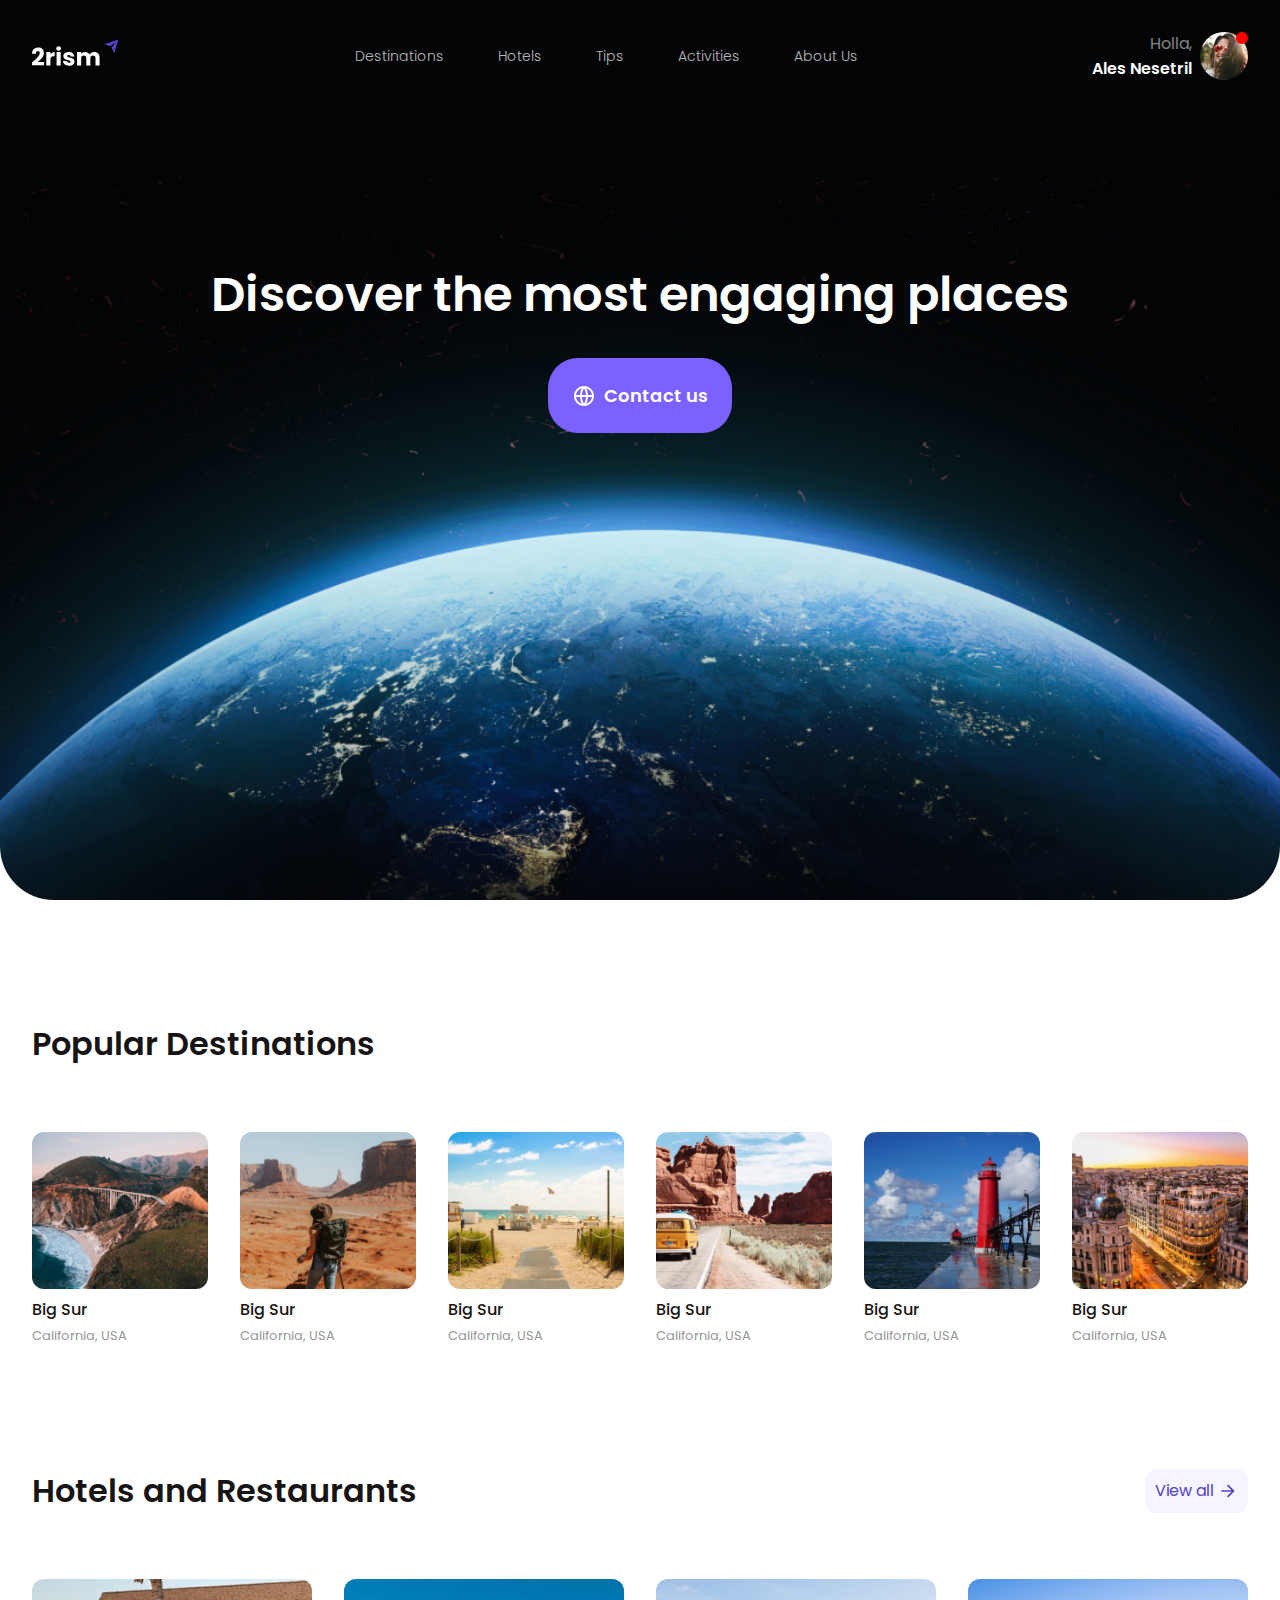
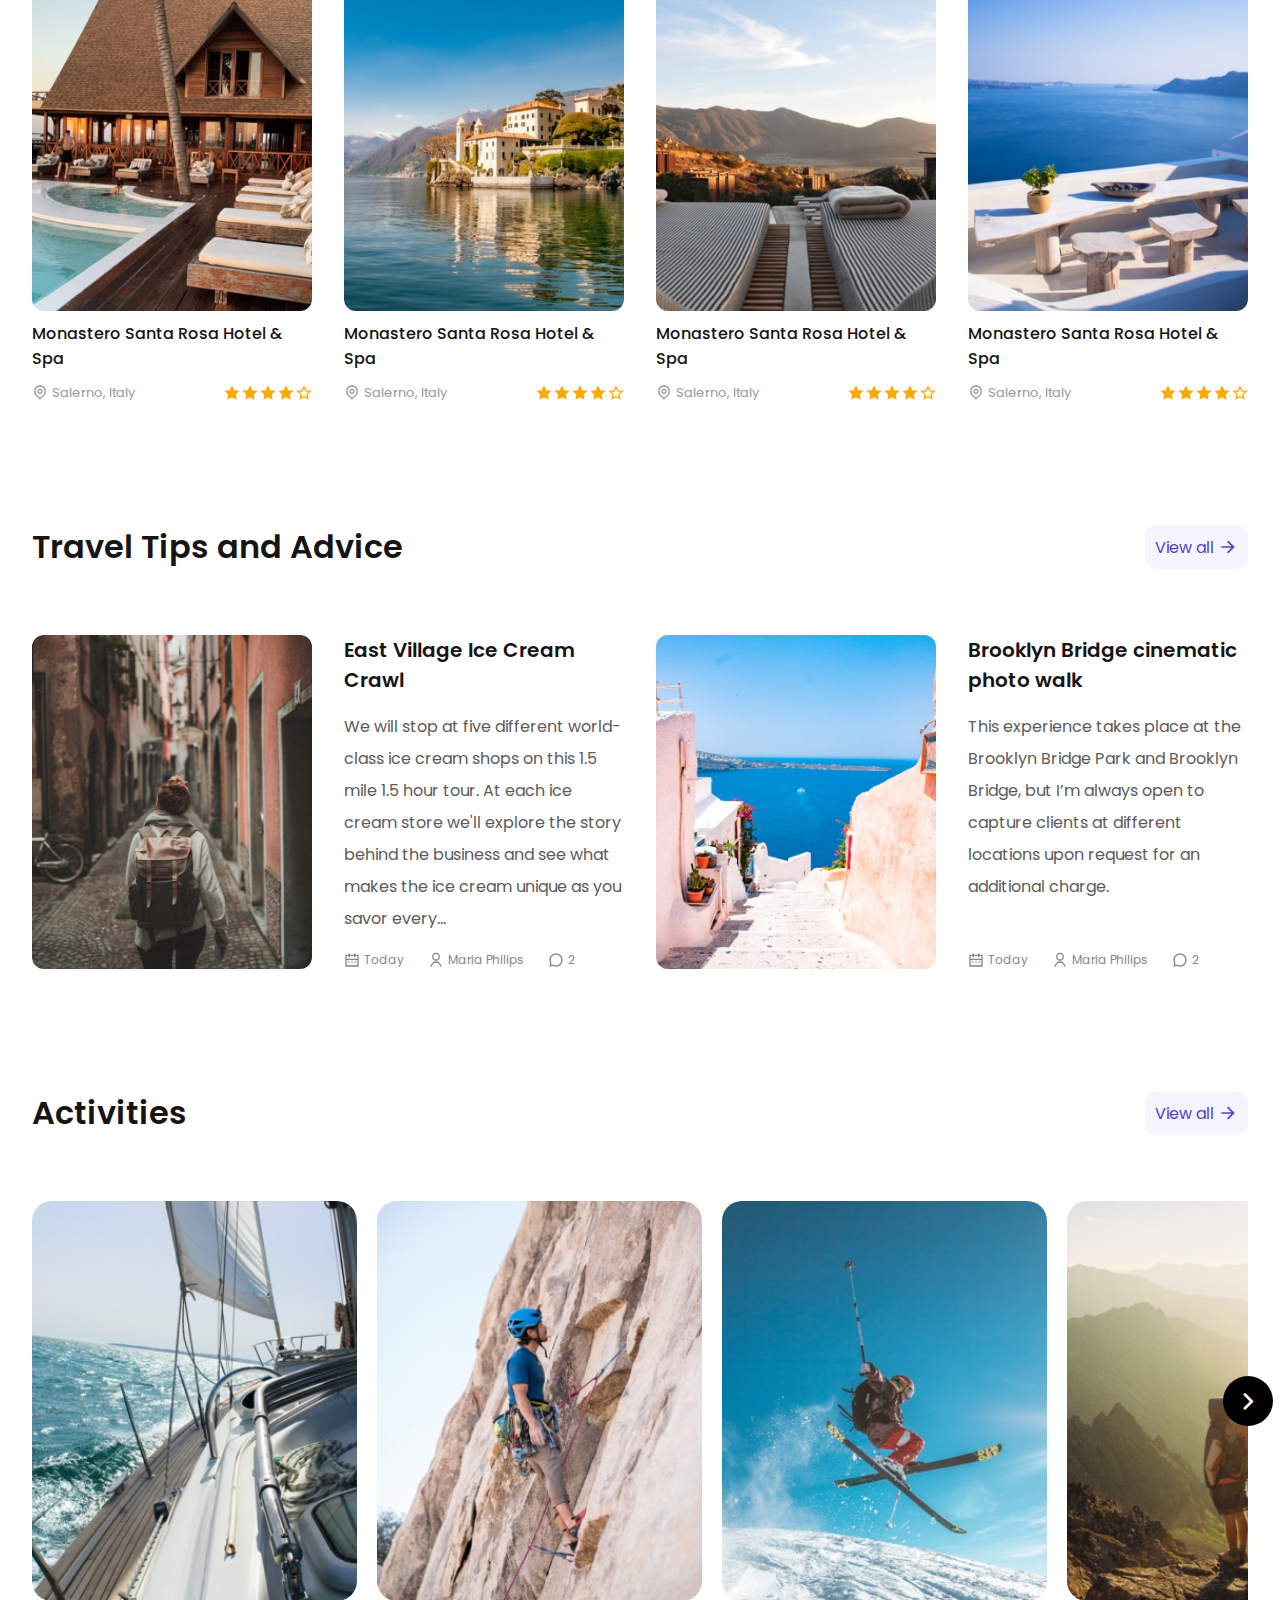
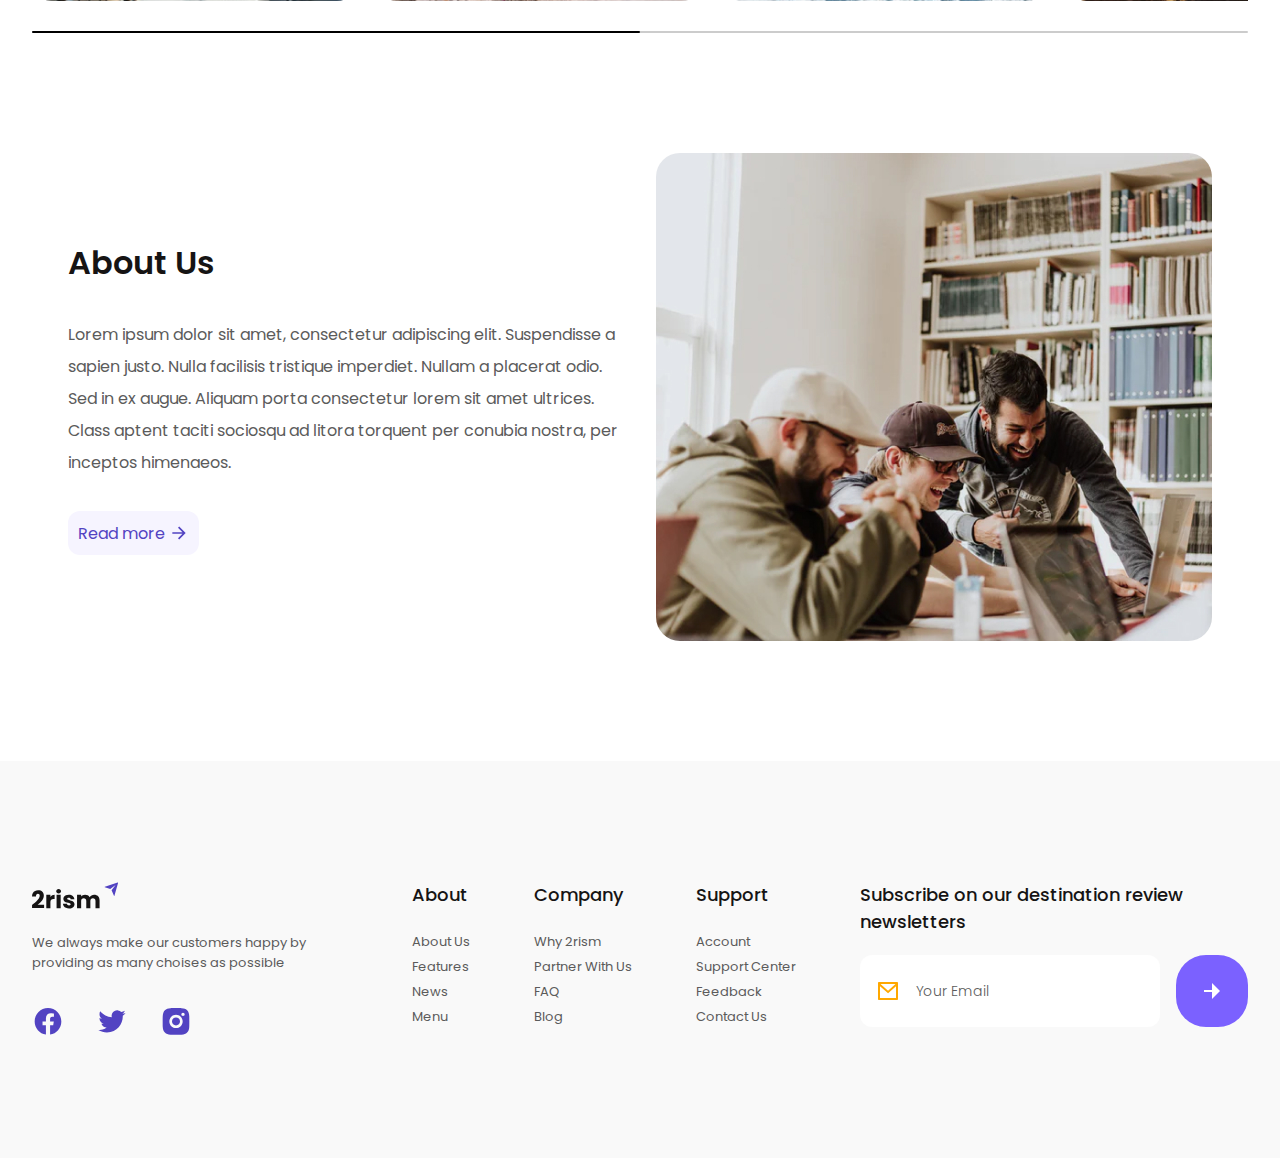
==== commit f9876f02: "fixes" ====
--- a/index.html
+++ b/index.html
@@ -5,7 +5,6 @@
     <meta http-equiv="X-UA-Compatible" content="IE=edge" />
     <meta name="viewport" content="width=device-width, initial-scale=1.0" />
     <title>2rism</title>
-    <!-- <link rel="stylesheet" href="./libs/easepick/easpick.min.css"> -->
     <link rel="stylesheet" href="./css/main.css" />
     <link rel="stylesheet" href="./css/media.css" />
     <link
@@ -20,9 +19,7 @@
       rel="stylesheet"
       href="https://unicons.iconscout.com/release/v4.0.0/css/line.css"
     />
-    <link rel="stylesheet" href="./css/formats-slider copy.css" />
-    <script src="./js/formats-slider.js" defer></script>
-    <script src="./js/modal.js" defer></script>
+    <link rel="stylesheet" href="./css/modal.css" />
   </head>
   <body>
     <header class="header">
@@ -66,55 +63,22 @@
             </div>
           </div>
 
-          <button class="mobile-nav-btn">
+          <button type="button" class="mobile-nav-btn">
             <div class="nav-icon"></div>
           </button>
         </nav>
 
         <div class="header__content">
           <h1 class="header__title">Discover the most engaging places</h1>
-          <button class="button button--huge modal-btn-open" id="form-open">
+          <button
+            type="button"
+            class="button button--huge modal-btn-open"
+            id="form-open"
+          >
             <img src="./img/icons/global.svg" alt="" />
             Contact us
           </button>
         </div>
-
-        <!-- <form action="" class="form">
-
-                    <div class="form__input-wrapper form__input--location">
-                        <label for="location" class="form__label">Location</label>
-                        <input autocomplete="off" type="text" class="form__input" id="location" placeholder="Explore nearby destinations">
-                    </div>
-
-                    <div class="form__input-wrapper form__input--activity">
-                        <label for="activity" class="form__label">Activity</label>
-                        <select name="activity" id="activity" class="form__select">
-                            <option value="all">All Activities</option>
-                            <option value="Culture">Culture</option>
-                            <option value="Sport">Sport</option>
-                            <option value="Extreme">Extreme</option>
-                        </select>
-                    </div>
-
-                    <div class="form__input-wrapper form__input--date">
-                        <label for="date" class="form__label">When</label>
-                        <input type="text" class="form__input" id="date" placeholder="Choose a Date">
-                    </div>
-
-                    <div class="form__input-wrapper form__input--guests">
-                        <label for="location" class="form__label">Guests</label>
-                        <select name="" id="" class="form__select">
-                            <option value="">1 guest</option>
-                            <option value="">2 guest</option>
-                            <option value="">3 guest</option>
-                            <option value="">4 guests or more</option>
-                        </select>
-                    </div>
-
-                    <button class="button button--search">
-                        <img src="./img/icons/search.svg" alt="Search">
-                    </button>
-                </form> -->
       </div>
     </header>
 
@@ -390,7 +354,7 @@
 
       <!-- Activities -->
       <section class="section" id="activities">
-        <div class="container">
+        <div class="container-slider">
           <header class="section__header">
             <h2 class="title-1">Activities</h2>
             <a href="#!" class="button-more">
@@ -400,6 +364,7 @@
           </header>
           <div class="slider-wrapper">
             <button
+              type="button"
               id="prev-slide"
               class="slide-button material-symbols-rounded"
             >
@@ -422,6 +387,7 @@
               />
             </ul>
             <button
+              type="button"
               id="next-slide"
               class="slide-button material-symbols-rounded"
             >
@@ -433,47 +399,6 @@
               <div class="scrollbar-thumb"></div>
             </div>
           </div>
-          <!-- <div class="section__cards section__cards--4-in-row">
-            <article class="card">
-              <a href="#!" class="card__link"></a>
-              <img
-                class="card__img card__img--activities"
-                src="./img/activity/01.jpg"
-                alt="Img"
-              />
-              <h3 class="card__title">Sailing</h3>
-            </article>
-
-            <article class="card">
-              <a href="#!" class="card__link"></a>
-              <img
-                class="card__img card__img--activities"
-                src="./img/activity/02.jpg"
-                alt="Img"
-              />
-              <h3 class="card__title">Sailing</h3>
-            </article>
-
-            <article class="card">
-              <a href="#!" class="card__link"></a>
-              <img
-                class="card__img card__img--activities"
-                src="./img/activity/03.jpg"
-                alt="Img"
-              />
-              <h3 class="card__title">Sailing</h3>
-            </article>
-
-            <article class="card">
-              <a href="#!" class="card__link"></a>
-              <img
-                class="card__img card__img--activities"
-                src="./img/activity/04.jpg"
-                alt="Img"
-              />
-              <h3 class="card__title">Sailing</h3>
-            </article>
-          </div> -->
         </div>
       </section>
 
@@ -482,7 +407,7 @@
         <div class="container">
           <div class="about-us">
             <div class="about-us__desc">
-              <h3 class="about-us__title">About Us</h3>
+              <h2 class="about-us__title">About Us</h2>
               <p class="about-us__text">
                 Lorem ipsum dolor sit amet, consectetur adipiscing elit.
                 Suspendisse a sapien justo. Nulla facilisis tristique imperdiet.
@@ -606,7 +531,7 @@
               </div>
 
               <div class="subscribe__btn-wrapper">
-                <button class="button button--subscribe">
+                <button type="button" class="button button--subscribe">
                   <img src="./img/icons/arrow-right-form.svg" alt="" />
                 </button>
               </div>
@@ -651,35 +576,6 @@
       </div>
     </div>
 
-    <!-- <div class="overlay">
-      <div class="home">
-        <div class="form_container">
-          <i class="uil uil-times form_close"></i>
-          
-          <div class="form login_form">
-            <form action="#">
-              <h2>Contact us</h2>
-              <div class="input_box">
-                <input type="text" placeholder="Enter your name" required />
-              </div>
-              <div class="input_box">
-                <input
-                  type="tel"
-                  placeholder="Enter your phone"
-                  pattern="^\+[0-9]{12}"
-                  required
-                />
-              </div>
-              <div class="input_box">
-                <input type="email" placeholder="Enter your email" required />
-              </div>
-              <button class="button">Contact</button>
-            </form>
-          </div>
-        </div>
-      </div>
-    </div> -->
-
     <script src="./libs/autoComplete/autoComplete.min.js"></script>
     <script src="./libs/custom-select/custom-select.min.js"></script>
     <script src="./libs/easepick/easepick.min.js"></script>
@@ -688,5 +584,7 @@
     <script src="./js/mobile-nav.js"></script>
     <script src="./js/main.js"></script>
     <script src="./js/modal.js"></script>
+    <script src="./js/formats-slider.js" defer></script>
+    <script src="./js/modal.js" defer></script>
   </body>
 </html>
--- a/css/main.css
+++ b/css/main.css
@@ -19,7 +19,7 @@
 
 .header {
   padding: 31px 0 100px;
-  height: 800px;
+  height: 100vh;
   color: #fff;
   background-color: black;
   background-image: url("./../img/header/header-bg.jpg");
--- a/css/media.css
+++ b/css/media.css
@@ -170,6 +170,10 @@
     padding: 20px;
     font-size: 14px;
   }
+
+  .modal {
+    margin: 0 20px;
+  }
 }
 
 @media (max-width: 440px) {
--- a/css/formats-slider.css
+++ b/css/formats-slider.css
@@ -1,19 +1,9 @@
-/* * {
-  margin: 0;
-  padding: 0;
-  box-sizing: border-box;
+.container-slider {
+  margin: 0 auto;
+  max-width: 1440px;
+  padding: 0 32px;
 }
-body {
-  display: flex;
-  align-items: center;
-  justify-content: center;
-  min-height: 100vh;
-  background: #f1f4fd;
-}
-.container {
-  max-width: 1200px;
-  width: 95%;
-} */
+
 .slider-wrapper {
   position: relative;
 }
@@ -48,7 +38,6 @@
 .slider-wrapper .image-list {
   display: flex;
   justify-content: space-between;
-  /* grid-template-columns: repeat(10, 1fr); */
   gap: 20px;
   font-size: 0;
   list-style: none;
@@ -127,4 +116,8 @@
   .slider-scrollbar .scrollbar-thumb {
     width: 20%;
   }
+
+  .container-slider {
+    padding: 0;
+  }
 }
--- a/css/modal.css
+++ b/css/modal.css
@@ -0,0 +1,88 @@
+.backdrop {
+  position: fixed;
+  width: 100%;
+  height: 100%;
+  top: 0;
+  left: 0;
+  right: 0;
+  bottom: 0;
+  display: flex;
+  align-items: center;
+  justify-content: center;
+  background-color: rgba(0, 0, 0, 0.596);
+  transition: opacity 0.3s, visibility 0.3s;
+  z-index: 11;
+}
+
+.is-hidden {
+  opacity: 0;
+  visibility: hidden;
+  pointer-events: none;
+}
+
+.modal {
+  position: relative;
+  z-index: 3;
+  width: 500px;
+  height: 500px;
+  background: #fff;
+  border-radius: 20px;
+  display: flex;
+  flex-direction: column;
+  justify-content: center;
+  align-items: center;
+}
+
+.modal-btn-close {
+  position: absolute;
+  top: 20px;
+  right: 20px;
+  font-size: 30px;
+}
+
+.modal-form {
+  padding: 20px 40px;
+}
+
+.modal h2 {
+  font-weight: 700;
+  font-size: 30px;
+  color: #0b0217;
+  text-align: center;
+}
+
+.input_box {
+  position: relative;
+  margin: 30px 0;
+  width: 100%;
+  height: 40px;
+}
+
+.input_box input {
+  height: 100%;
+  width: 100%;
+  border: none;
+  outline: none;
+  padding: 0 30px;
+  color: #333;
+  transition: all 0.1s ease;
+  border-bottom: 1.5px solid #aaaaaa;
+}
+
+.form-input:focus {
+  border-bottom: 2px solid #6344ff;
+}
+
+.contact {
+  color: #fff;
+  background: #7b61ff;
+  margin-top: 30px;
+  width: 100%;
+  padding: 10px 0;
+  border-radius: 20px;
+  transition: background-color 0.3s;
+}
+
+.contact:hover {
+  background-color: #6344ff;
+}
